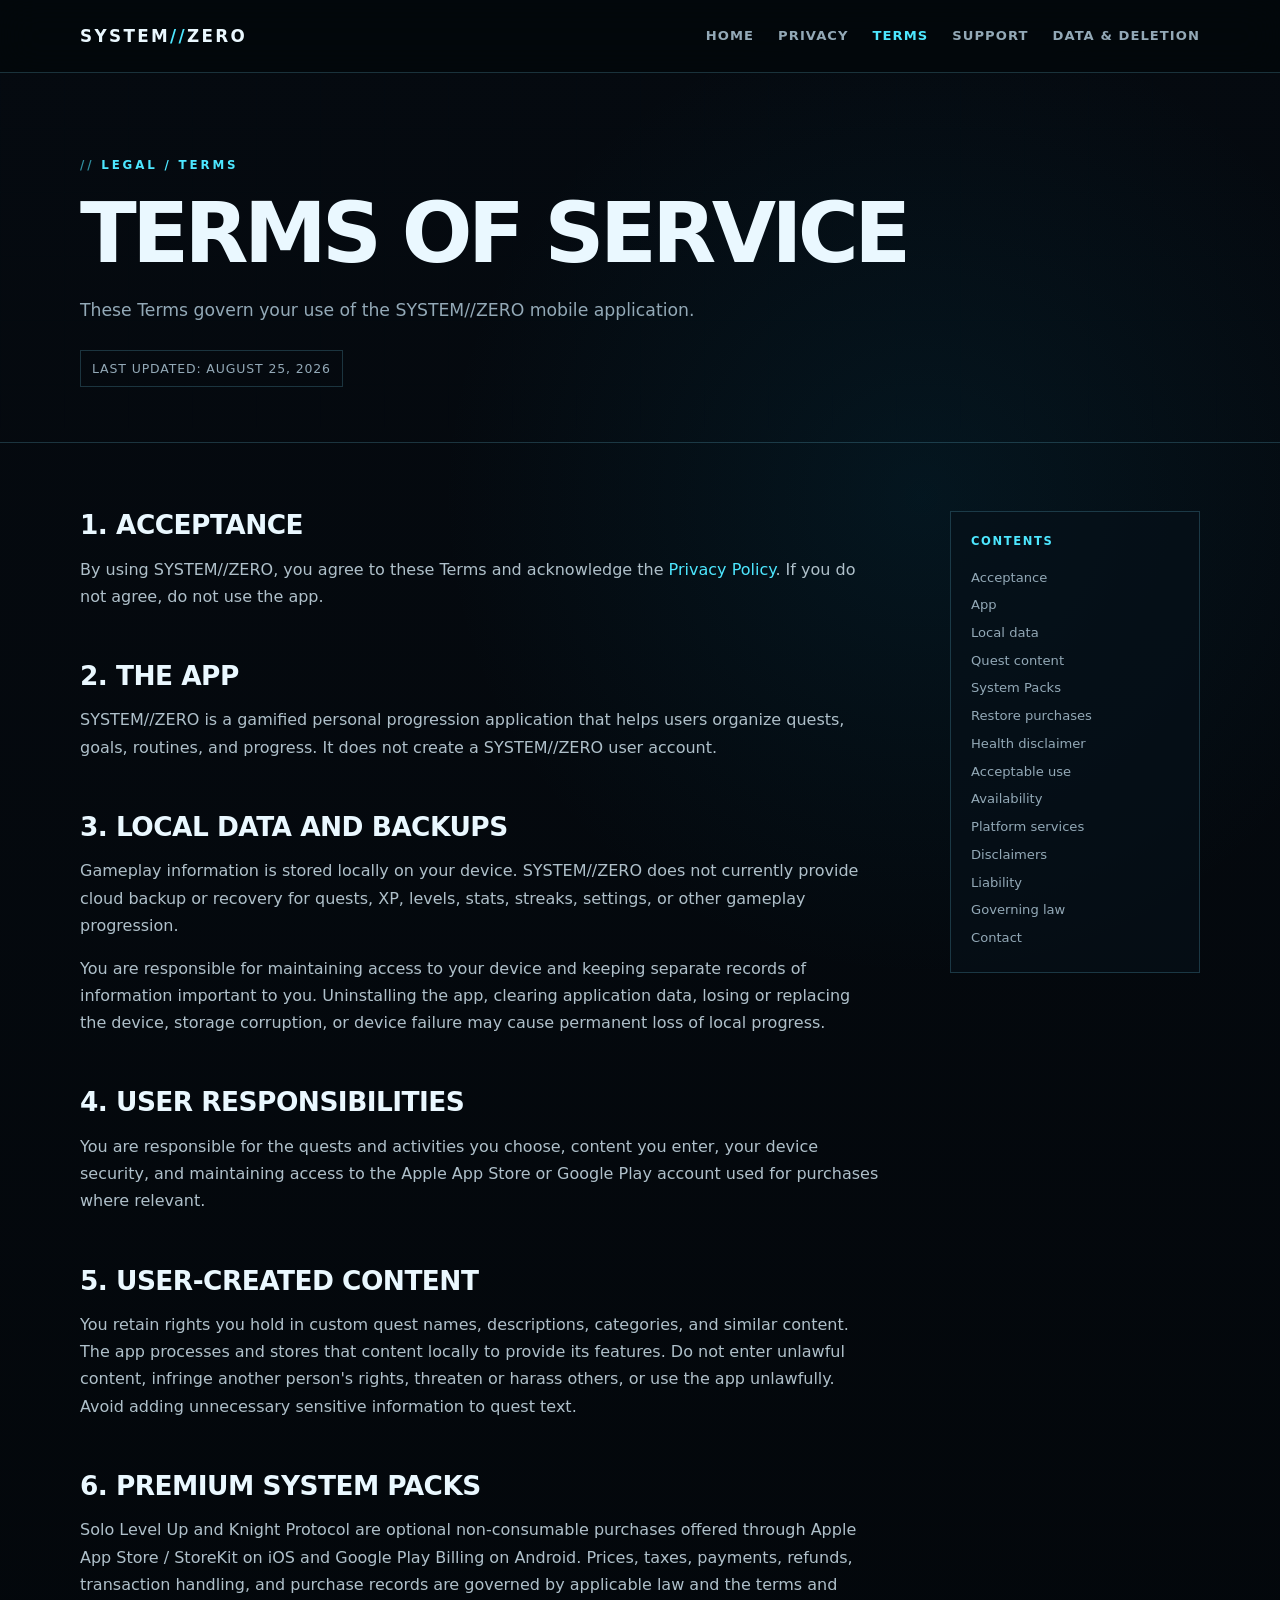
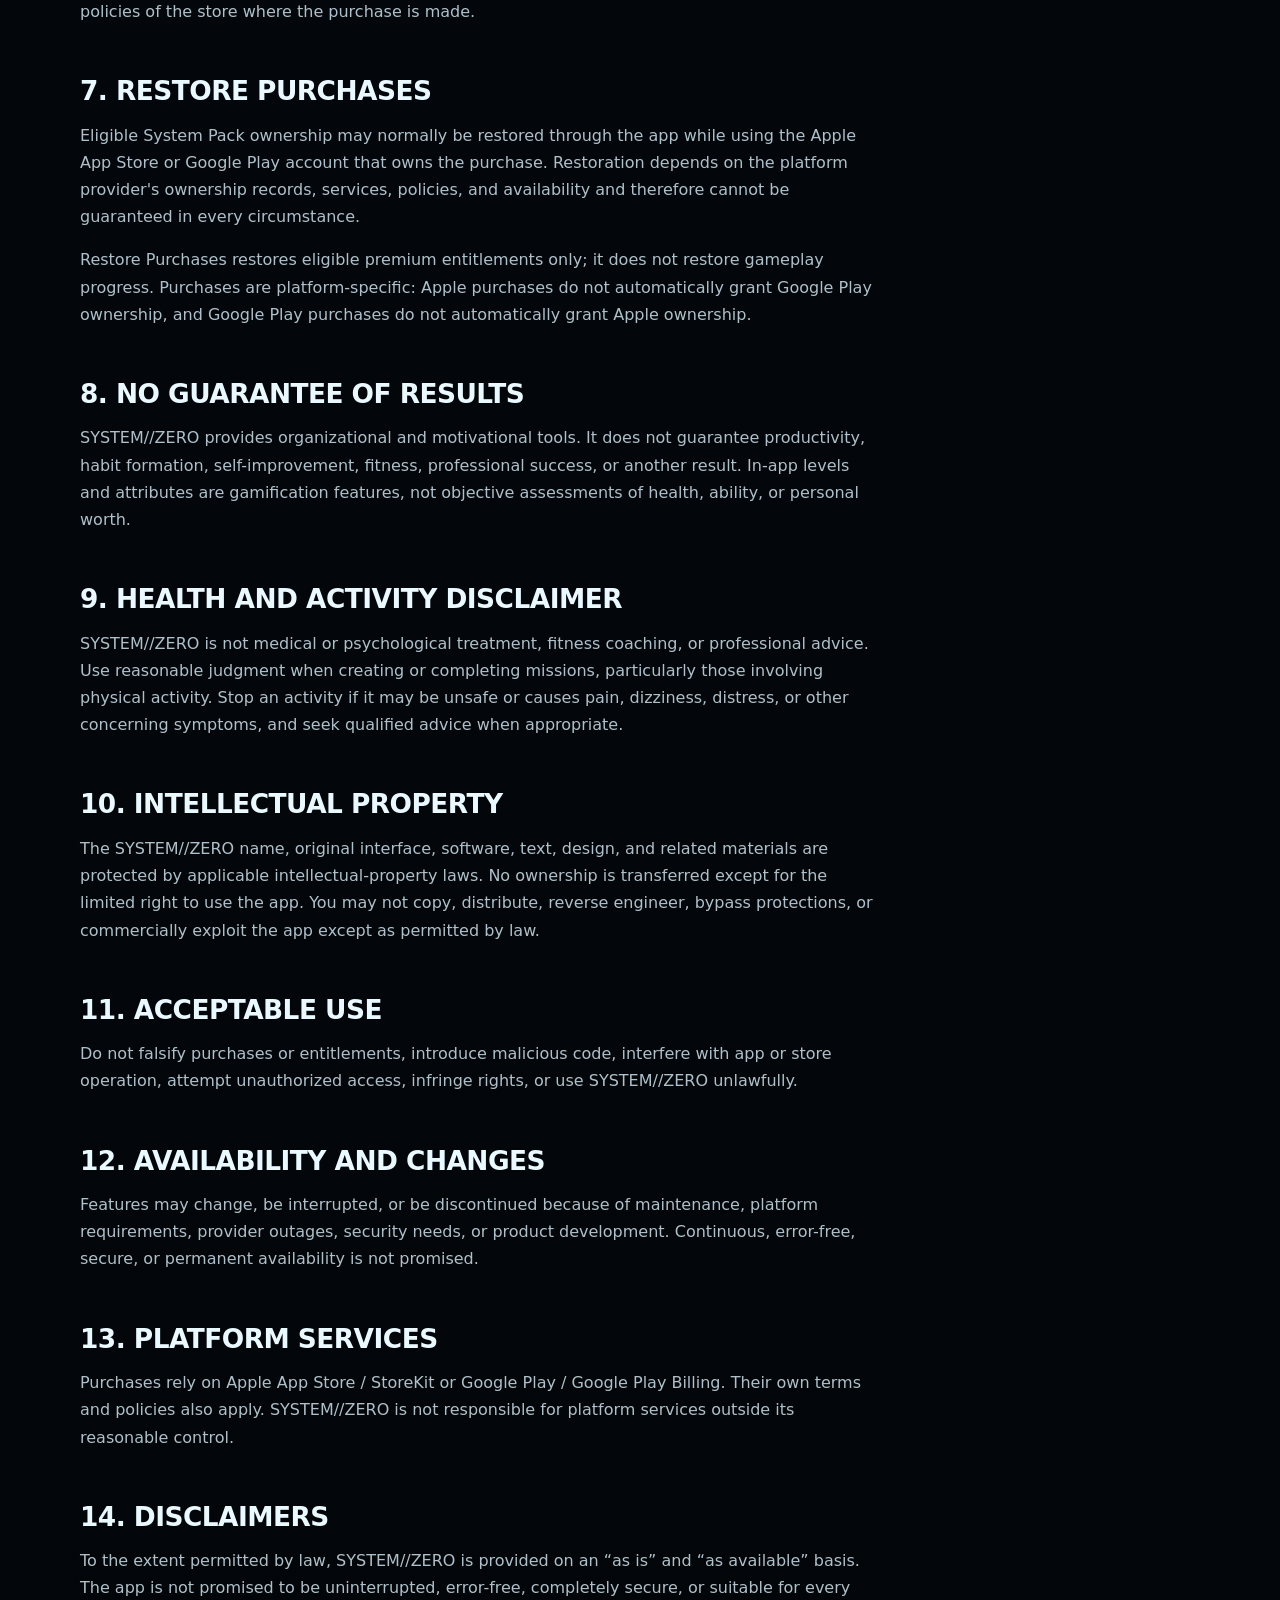
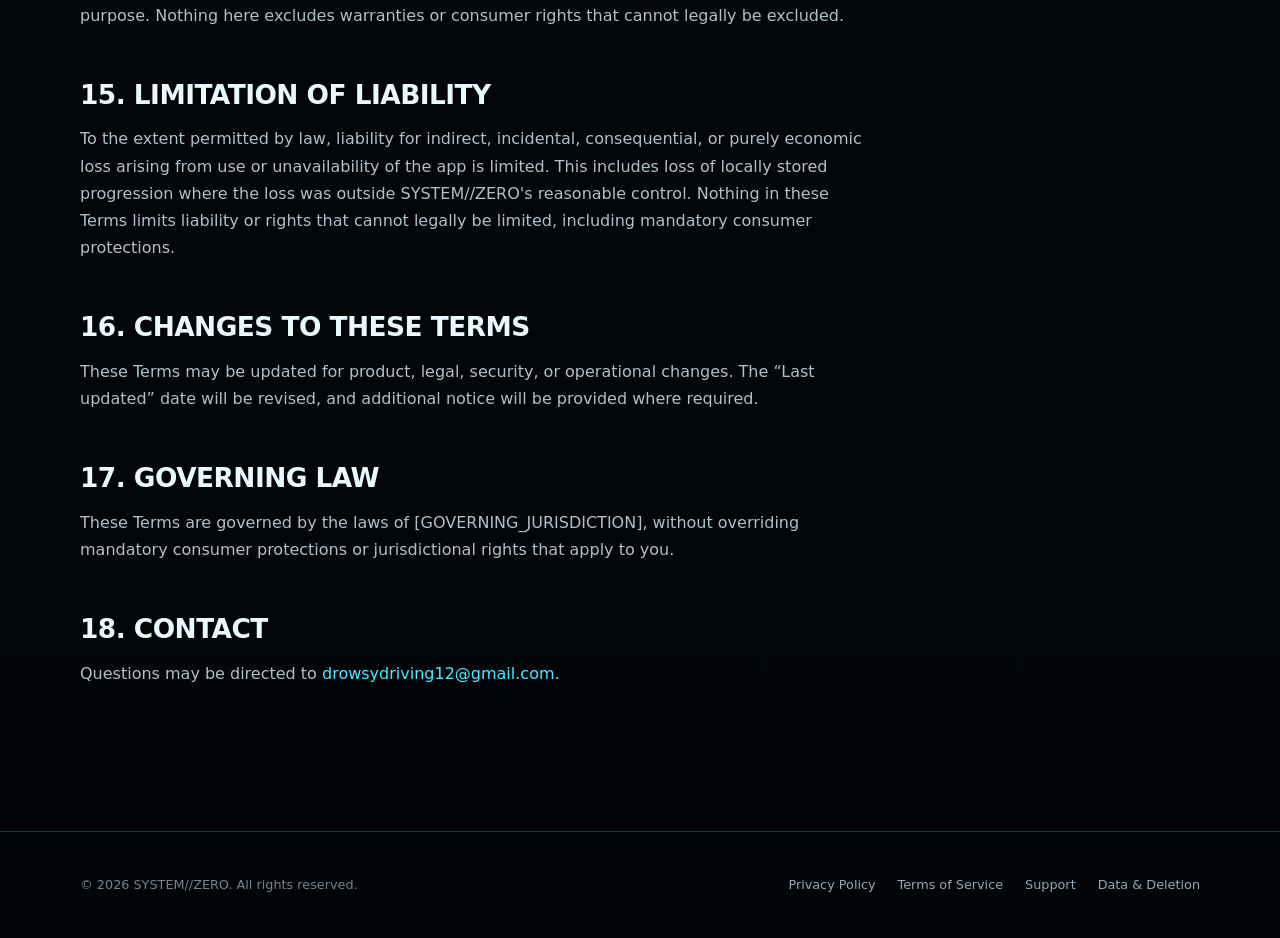
==== terms.html @ e7422454 "Initial SYSTEM ZERO website" ====
<!doctype html>
<html lang="en">
<head><meta charset="utf-8"><meta name="viewport" content="width=device-width, initial-scale=1"><meta name="description" content="Terms of Service for the SYSTEM//ZERO mobile application."><title>Terms of Service — SYSTEM//ZERO</title><link rel="stylesheet" href="css/style.css"></head>
<body>
  <header class="site-header"><nav class="nav wrap" aria-label="Primary navigation"><a class="brand" href="index.html">SYSTEM<span>//</span>ZERO</a><div class="nav-links"><a href="index.html">Home</a><a href="privacy.html">Privacy</a><a href="terms.html" aria-current="page">Terms</a><a href="support.html">Support</a><a href="delete-account.html">Data &amp; Deletion</a></div></nav></header>
  <main><header class="page-hero"><div class="wrap"><div class="eyebrow">Legal / Terms</div><h1>TERMS OF SERVICE</h1><p>These Terms govern your use of the SYSTEM//ZERO mobile application.</p><span class="last-updated">Last updated: August 25, 2026</span></div></header>
    <div class="document wrap"><article class="document-main">
      <section id="acceptance"><h2>1. ACCEPTANCE</h2><p>By using SYSTEM//ZERO, you agree to these Terms and acknowledge the <a href="privacy.html">Privacy Policy</a>. If you do not agree, do not use the app.</p></section>
      <section id="service"><h2>2. THE APP</h2><p>SYSTEM//ZERO is a gamified personal progression application that helps users organize quests, goals, routines, and progress. It does not create a SYSTEM//ZERO user account.</p></section>
      <section id="local-data"><h2>3. LOCAL DATA AND BACKUPS</h2><p>Gameplay information is stored locally on your device. SYSTEM//ZERO does not currently provide cloud backup or recovery for quests, XP, levels, stats, streaks, settings, or other gameplay progression.</p><p>You are responsible for maintaining access to your device and keeping separate records of information important to you. Uninstalling the app, clearing application data, losing or replacing the device, storage corruption, or device failure may cause permanent loss of local progress.</p></section>
      <section id="responsibilities"><h2>4. USER RESPONSIBILITIES</h2><p>You are responsible for the quests and activities you choose, content you enter, your device security, and maintaining access to the Apple App Store or Google Play account used for purchases where relevant.</p></section>
      <section id="content"><h2>5. USER-CREATED CONTENT</h2><p>You retain rights you hold in custom quest names, descriptions, categories, and similar content. The app processes and stores that content locally to provide its features. Do not enter unlawful content, infringe another person's rights, threaten or harass others, or use the app unlawfully. Avoid adding unnecessary sensitive information to quest text.</p></section>
      <section id="purchases"><h2>6. PREMIUM SYSTEM PACKS</h2><p>Solo Level Up and Knight Protocol are optional non-consumable purchases offered through Apple App Store / StoreKit on iOS and Google Play Billing on Android. Prices, taxes, payments, refunds, transaction handling, and purchase records are governed by applicable law and the terms and policies of the store where the purchase is made.</p></section>
      <section id="restoration"><h2>7. RESTORE PURCHASES</h2><p>Eligible System Pack ownership may normally be restored through the app while using the Apple App Store or Google Play account that owns the purchase. Restoration depends on the platform provider's ownership records, services, policies, and availability and therefore cannot be guaranteed in every circumstance.</p><p>Restore Purchases restores eligible premium entitlements only; it does not restore gameplay progress. Purchases are platform-specific: Apple purchases do not automatically grant Google Play ownership, and Google Play purchases do not automatically grant Apple ownership.</p></section>
      <section id="results"><h2>8. NO GUARANTEE OF RESULTS</h2><p>SYSTEM//ZERO provides organizational and motivational tools. It does not guarantee productivity, habit formation, self-improvement, fitness, professional success, or another result. In-app levels and attributes are gamification features, not objective assessments of health, ability, or personal worth.</p></section>
      <section id="health"><h2>9. HEALTH AND ACTIVITY DISCLAIMER</h2><p>SYSTEM//ZERO is not medical or psychological treatment, fitness coaching, or professional advice. Use reasonable judgment when creating or completing missions, particularly those involving physical activity. Stop an activity if it may be unsafe or causes pain, dizziness, distress, or other concerning symptoms, and seek qualified advice when appropriate.</p></section>
      <section id="ip"><h2>10. INTELLECTUAL PROPERTY</h2><p>The SYSTEM//ZERO name, original interface, software, text, design, and related materials are protected by applicable intellectual-property laws. No ownership is transferred except for the limited right to use the app. You may not copy, distribute, reverse engineer, bypass protections, or commercially exploit the app except as permitted by law.</p></section>
      <section id="acceptable-use"><h2>11. ACCEPTABLE USE</h2><p>Do not falsify purchases or entitlements, introduce malicious code, interfere with app or store operation, attempt unauthorized access, infringe rights, or use SYSTEM//ZERO unlawfully.</p></section>
      <section id="availability"><h2>12. AVAILABILITY AND CHANGES</h2><p>Features may change, be interrupted, or be discontinued because of maintenance, platform requirements, provider outages, security needs, or product development. Continuous, error-free, secure, or permanent availability is not promised.</p></section>
      <section id="providers"><h2>13. PLATFORM SERVICES</h2><p>Purchases rely on Apple App Store / StoreKit or Google Play / Google Play Billing. Their own terms and policies also apply. SYSTEM//ZERO is not responsible for platform services outside its reasonable control.</p></section>
      <section id="warranties"><h2>14. DISCLAIMERS</h2><p>To the extent permitted by law, SYSTEM//ZERO is provided on an “as is” and “as available” basis. The app is not promised to be uninterrupted, error-free, completely secure, or suitable for every purpose. Nothing here excludes warranties or consumer rights that cannot legally be excluded.</p></section>
      <section id="liability"><h2>15. LIMITATION OF LIABILITY</h2><p>To the extent permitted by law, liability for indirect, incidental, consequential, or purely economic loss arising from use or unavailability of the app is limited. This includes loss of locally stored progression where the loss was outside SYSTEM//ZERO's reasonable control. Nothing in these Terms limits liability or rights that cannot legally be limited, including mandatory consumer protections.</p></section>
      <section id="changes"><h2>16. CHANGES TO THESE TERMS</h2><p>These Terms may be updated for product, legal, security, or operational changes. The “Last updated” date will be revised, and additional notice will be provided where required.</p></section>
      <section id="law"><h2>17. GOVERNING LAW</h2><p>These Terms are governed by the laws of [GOVERNING_JURISDICTION], without overriding mandatory consumer protections or jurisdictional rights that apply to you.</p></section>
      <section id="contact"><h2>18. CONTACT</h2><p>Questions may be directed to <a href="mailto:drowsydriving12@gmail.com">drowsydriving12@gmail.com</a>.</p></section>
    </article>
    <aside class="document-nav" aria-label="Terms sections"><strong>Contents</strong><a href="#acceptance">Acceptance</a><a href="#service">App</a><a href="#local-data">Local data</a><a href="#content">Quest content</a><a href="#purchases">System Packs</a><a href="#restoration">Restore purchases</a><a href="#health">Health disclaimer</a><a href="#acceptable-use">Acceptable use</a><a href="#availability">Availability</a><a href="#providers">Platform services</a><a href="#warranties">Disclaimers</a><a href="#liability">Liability</a><a href="#law">Governing law</a><a href="#contact">Contact</a></aside>
    </div>
  </main>
  <footer class="site-footer"><div class="footer-row wrap"><div class="copyright">© 2026 SYSTEM//ZERO. All rights reserved.</div><div class="footer-links"><a href="privacy.html">Privacy Policy</a><a href="terms.html">Terms of Service</a><a href="support.html">Support</a><a href="delete-account.html">Data &amp; Deletion</a></div></div></footer>
</body></html>
---- css/style.css ----
:root {
  color-scheme: dark;
  --bg: #03070b;
  --surface: #071019;
  --surface-2: #0a1621;
  --text: #eaf8ff;
  --muted: #93a9b7;
  --cyan: #4de7ff;
  --cyan-soft: rgba(77, 231, 255, 0.12);
  --line: rgba(122, 222, 255, 0.2);
  --max: 1120px;
}

* { box-sizing: border-box; }
html { scroll-behavior: smooth; }
body {
  margin: 0;
  min-height: 100vh;
  background:
    radial-gradient(circle at 72% 12%, rgba(0, 108, 145, 0.13), transparent 30rem),
    linear-gradient(180deg, #050a10 0%, var(--bg) 44%, #020508 100%);
  color: var(--text);
  font: 400 16px/1.7 Inter, ui-sans-serif, system-ui, -apple-system, "Segoe UI", sans-serif;
}
body::before {
  content: "";
  position: fixed;
  inset: 0;
  z-index: -1;
  pointer-events: none;
  opacity: 0.26;
  background-image:
    linear-gradient(rgba(77, 231, 255, 0.035) 1px, transparent 1px),
    linear-gradient(90deg, rgba(77, 231, 255, 0.035) 1px, transparent 1px);
  background-size: 64px 64px;
  mask-image: linear-gradient(to bottom, black, transparent 78%);
}
a { color: var(--cyan); text-decoration: none; }
a:hover { color: #b8f6ff; }
.wrap { width: min(calc(100% - 40px), var(--max)); margin-inline: auto; }
.site-header {
  position: sticky;
  top: 0;
  z-index: 10;
  background: rgba(3, 7, 11, 0.88);
  border-bottom: 1px solid var(--line);
  backdrop-filter: blur(18px);
}
.nav { min-height: 72px; display: flex; align-items: center; justify-content: space-between; gap: 28px; }
.brand {
  color: var(--text);
  font: 700 1.05rem/1 "Arial Narrow", Inter, ui-sans-serif, system-ui, sans-serif;
  letter-spacing: 0.14em;
  white-space: nowrap;
}
.brand span { color: var(--cyan); }
.nav-links { display: flex; flex-wrap: wrap; justify-content: flex-end; gap: 8px 24px; }
.nav-links a { color: var(--muted); font-size: 0.82rem; font-weight: 600; letter-spacing: 0.08em; text-transform: uppercase; }
.nav-links a:hover, .nav-links a[aria-current="page"] { color: var(--cyan); }
.hero { padding: clamp(92px, 14vw, 170px) 0 clamp(78px, 10vw, 125px); }
.eyebrow, .section-id {
  color: var(--cyan);
  font: 600 0.74rem/1.4 "Arial Narrow", Inter, ui-sans-serif, system-ui, sans-serif;
  letter-spacing: 0.24em;
  text-transform: uppercase;
}
.eyebrow::before, .section-id::before { content: "// "; opacity: 0.6; }
h1, h2, h3 { font-family: "Arial Narrow", Inter, ui-sans-serif, system-ui, sans-serif; line-height: 1.08; }
h1 { max-width: 900px; margin: 22px 0; font-size: clamp(3rem, 9vw, 7.7rem); letter-spacing: -0.055em; }
h1 .accent { color: var(--cyan); text-shadow: 0 0 34px rgba(77, 231, 255, 0.18); }
.hero-copy { max-width: 680px; color: #b2c5d0; font-size: clamp(1.05rem, 2vw, 1.28rem); }
.hero-actions { display: flex; flex-wrap: wrap; gap: 14px; margin-top: 36px; }
.button {
  display: inline-flex;
  align-items: center;
  justify-content: center;
  min-height: 48px;
  padding: 0 22px;
  border: 1px solid var(--cyan);
  background: var(--cyan);
  color: #001014;
  font-size: 0.78rem;
  font-weight: 700;
  letter-spacing: 0.1em;
  text-transform: uppercase;
  box-shadow: 0 0 26px rgba(77, 231, 255, 0.13);
}
.button:hover { background: #b8f6ff; color: #001014; }
.button.secondary { background: transparent; color: var(--cyan); border-color: var(--line); box-shadow: none; }
.section { padding: 78px 0; border-top: 1px solid var(--line); }
.section-heading { max-width: 660px; margin-bottom: 42px; }
.section-heading h2 { margin: 12px 0; font-size: clamp(2rem, 4vw, 3.4rem); letter-spacing: -0.035em; }
.section-heading p { color: var(--muted); }
.feature-grid { display: grid; grid-template-columns: repeat(2, 1fr); gap: 18px; }
.card {
  position: relative;
  min-height: 225px;
  padding: 30px;
  overflow: hidden;
  background: linear-gradient(145deg, rgba(10, 22, 33, 0.92), rgba(5, 12, 18, 0.9));
  border: 1px solid var(--line);
}
.card::after { content: ""; position: absolute; right: -38px; bottom: -55px; width: 130px; height: 130px; border: 1px solid rgba(77, 231, 255, 0.13); transform: rotate(45deg); }
.card-number { color: var(--cyan); font: 600 0.72rem/1 "Arial Narrow", Inter, ui-sans-serif, system-ui, sans-serif; letter-spacing: 0.18em; }
.card h3 { margin: 46px 0 12px; font-size: 1.35rem; letter-spacing: 0.04em; }
.card p { max-width: 430px; margin: 0; color: var(--muted); }
.page-hero { padding: 84px 0 55px; border-bottom: 1px solid var(--line); }
.page-hero h1 { max-width: 880px; margin: 15px 0 18px; font-size: clamp(2.6rem, 7vw, 5.2rem); }
.page-hero p { max-width: 730px; margin: 0; color: var(--muted); font-size: 1.08rem; }
.last-updated { display: inline-block; margin-top: 24px; padding: 7px 11px; border: 1px solid var(--line); color: var(--muted); font-size: 0.78rem; letter-spacing: 0.07em; text-transform: uppercase; }
.document { display: grid; grid-template-columns: minmax(0, 1fr) 250px; gap: 70px; padding: 68px 0 92px; }
.document-main { min-width: 0; }
.document-main section { scroll-margin-top: 100px; margin-bottom: 52px; }
.document-main h2 { margin: 0 0 15px; font-size: 1.65rem; letter-spacing: -0.02em; }
.document-main h3 { margin: 28px 0 8px; font-size: 1.05rem; }
.document-main p, .document-main li { color: #afc0ca; }
.document-main ul, .document-main ol { padding-left: 1.25rem; }
.document-main strong { color: var(--text); }
.document-nav { align-self: start; position: sticky; top: 105px; padding: 20px; border: 1px solid var(--line); background: rgba(7, 16, 25, 0.7); }
.document-nav strong { display: block; margin-bottom: 12px; color: var(--cyan); font-size: 0.72rem; letter-spacing: 0.14em; text-transform: uppercase; }
.document-nav a { display: block; padding: 5px 0; color: var(--muted); font-size: 0.82rem; line-height: 1.35; }
.document-nav a:hover { color: var(--cyan); }
.notice { margin: 30px 0; padding: 22px; border-left: 2px solid var(--cyan); background: var(--cyan-soft); color: #c7dce5; }
.support-grid { display: grid; grid-template-columns: repeat(2, 1fr); gap: 18px; }
.support-card { padding: 28px; border: 1px solid var(--line); background: rgba(7, 16, 25, 0.72); }
.support-card h2 { margin-top: 0; font-size: 1.25rem; }
.support-card ul { margin-bottom: 0; color: var(--muted); }
.contact-panel { margin-top: 42px; padding: clamp(28px, 5vw, 50px); border: 1px solid var(--cyan); background: linear-gradient(135deg, rgba(77, 231, 255, 0.09), rgba(7, 16, 25, 0.7)); }
.steps { padding: 0; list-style: none; counter-reset: steps; }
.steps li { position: relative; padding: 18px 18px 18px 62px; border-top: 1px solid var(--line); counter-increment: steps; }
.steps li::before { content: counter(steps, decimal-leading-zero); position: absolute; left: 12px; color: var(--cyan); font: 600 0.8rem/1.7 "Arial Narrow", Inter, ui-sans-serif, system-ui, sans-serif; }
.site-footer { padding: 42px 0; border-top: 1px solid var(--line); background: #020508; }
.footer-row { display: flex; justify-content: space-between; gap: 28px; align-items: center; }
.copyright { color: #708591; font-size: 0.8rem; }
.footer-links { display: flex; flex-wrap: wrap; gap: 12px 22px; }
.footer-links a { color: var(--muted); font-size: 0.8rem; }
.footer-links a:hover { color: var(--cyan); }
:focus-visible { outline: 2px solid var(--cyan); outline-offset: 4px; }

@media (max-width: 800px) {
  .nav { padding: 18px 0; align-items: flex-start; flex-direction: column; }
  .nav-links { justify-content: flex-start; gap: 8px 16px; }
  .document { grid-template-columns: 1fr; gap: 25px; }
  .document-nav { position: static; order: -1; columns: 2; }
  .document-nav strong { column-span: all; }
  .feature-grid, .support-grid { grid-template-columns: 1fr; }
  .footer-row { align-items: flex-start; flex-direction: column; }
}

@media (max-width: 480px) {
  .wrap { width: min(calc(100% - 28px), var(--max)); }
  .hero { padding-top: 72px; }
  .card { min-height: 205px; padding: 24px; }
  .document-nav { columns: 1; }
  .button { width: 100%; }
}

@media (prefers-reduced-motion: reduce) { html { scroll-behavior: auto; } }
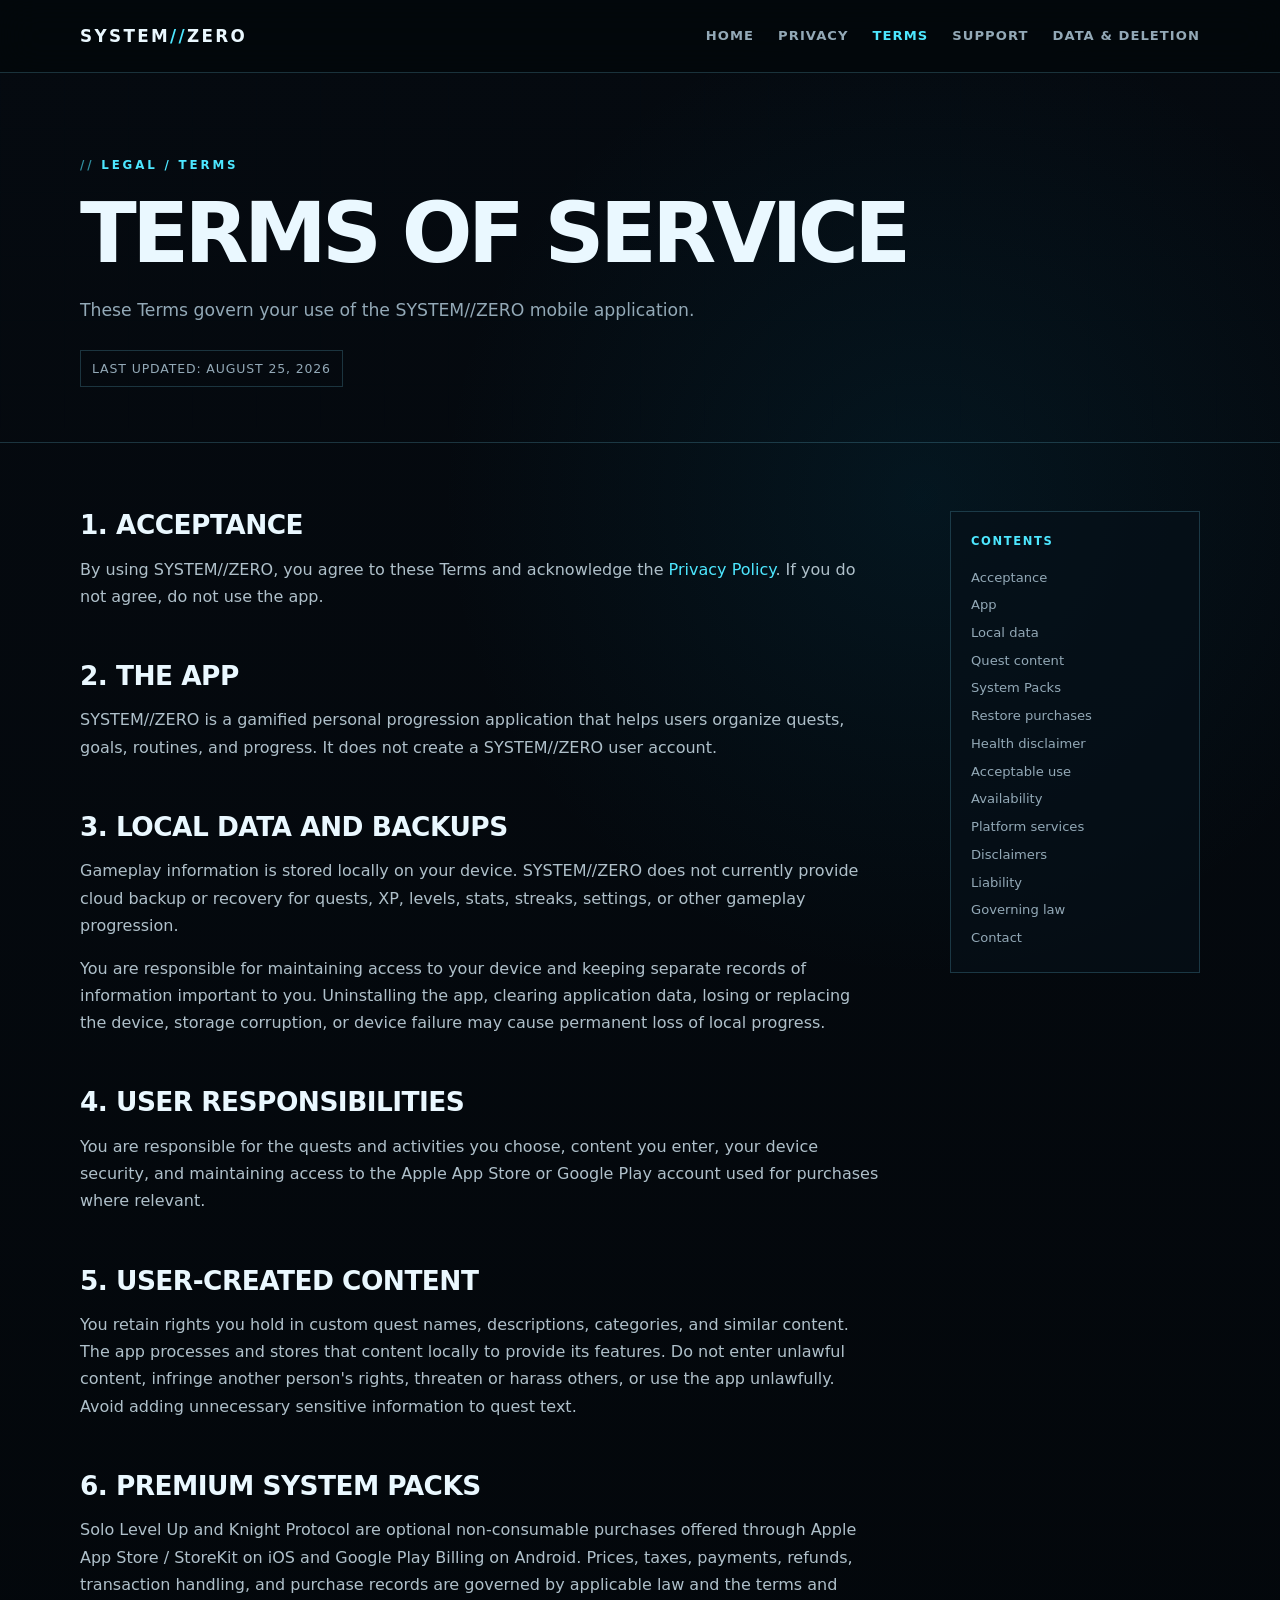
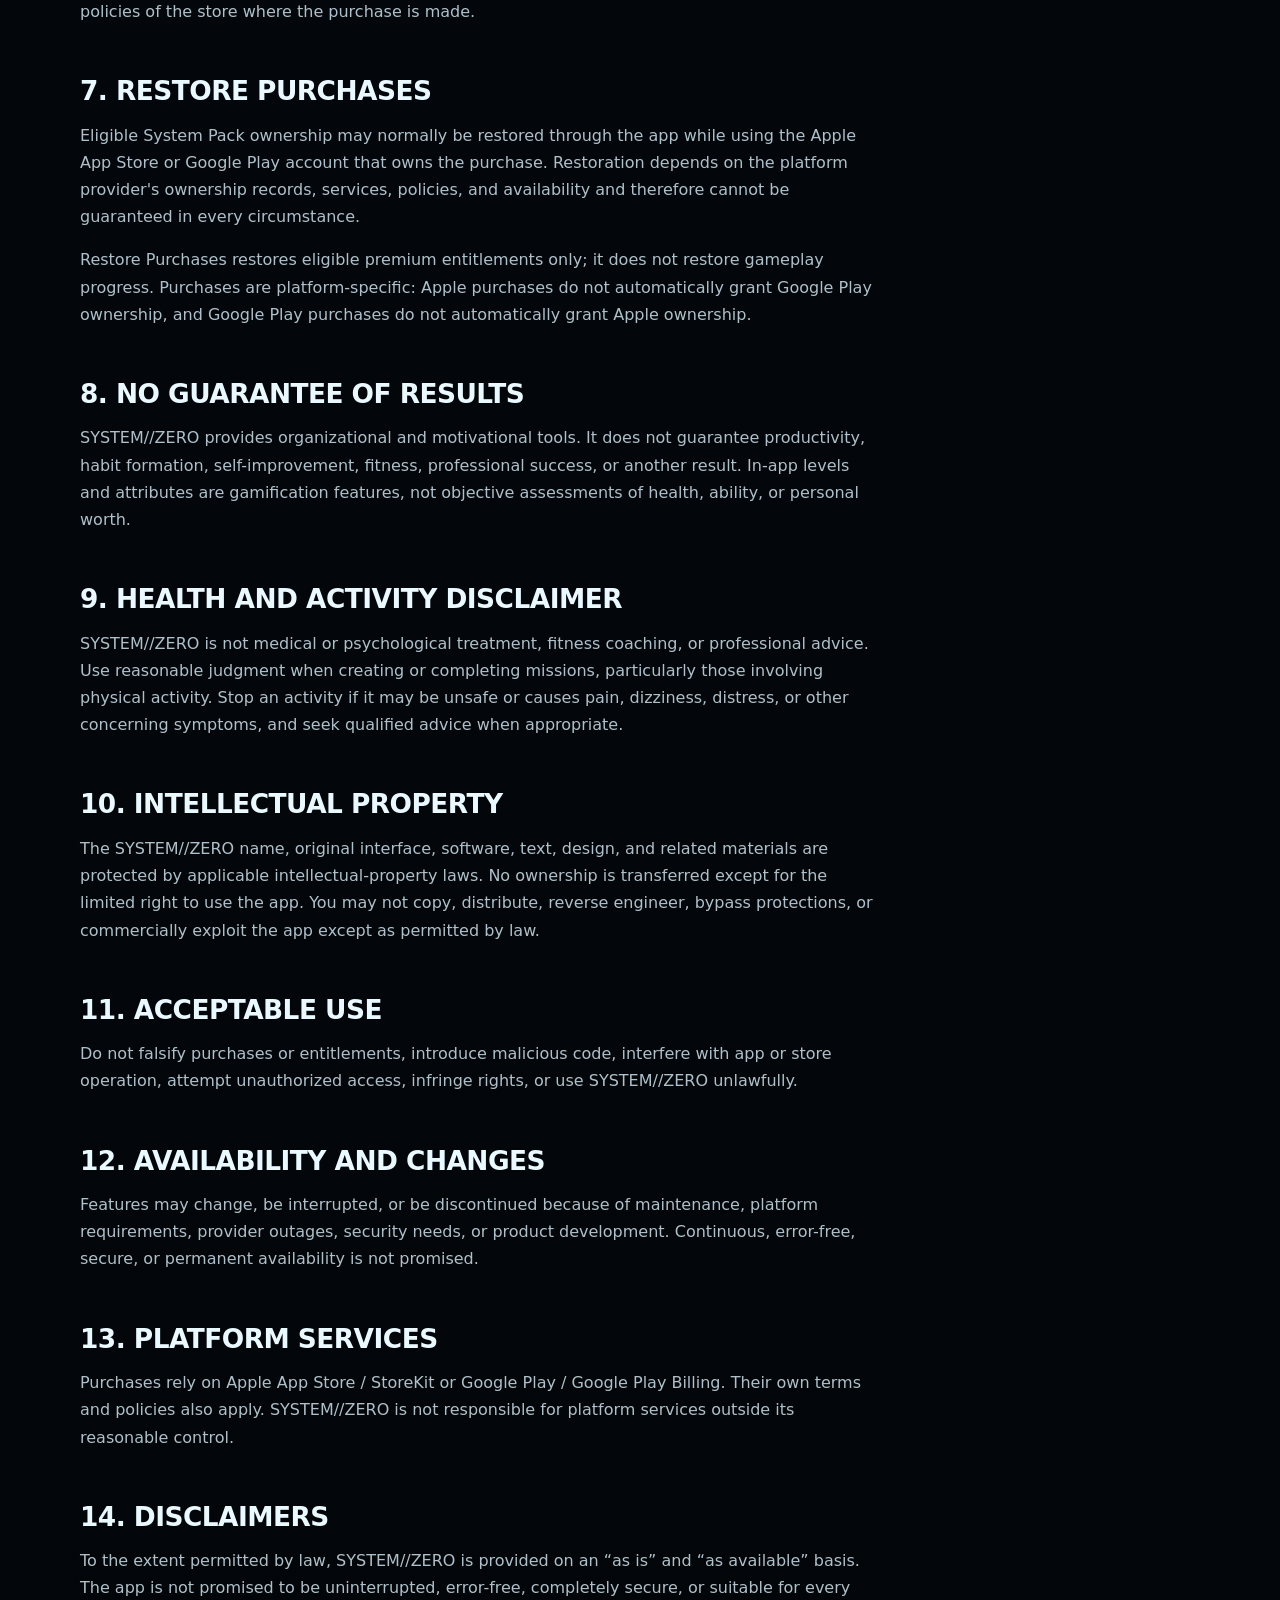
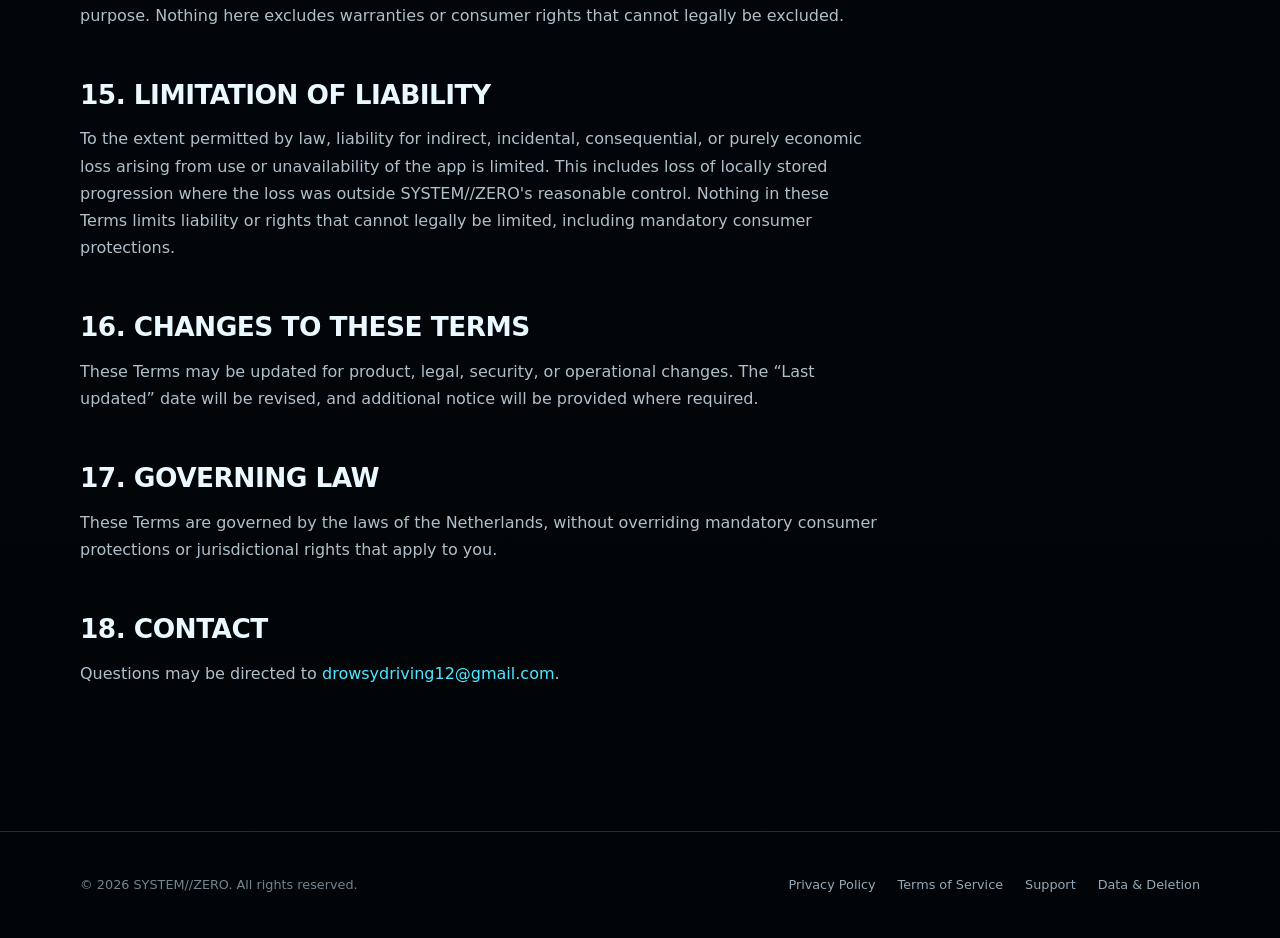
==== commit ab0354b0: "Finalize legal terms" ====
--- a/terms.html
+++ b/terms.html
@@ -21,7 +21,7 @@
       <section id="warranties"><h2>14. DISCLAIMERS</h2><p>To the extent permitted by law, SYSTEM//ZERO is provided on an “as is” and “as available” basis. The app is not promised to be uninterrupted, error-free, completely secure, or suitable for every purpose. Nothing here excludes warranties or consumer rights that cannot legally be excluded.</p></section>
       <section id="liability"><h2>15. LIMITATION OF LIABILITY</h2><p>To the extent permitted by law, liability for indirect, incidental, consequential, or purely economic loss arising from use or unavailability of the app is limited. This includes loss of locally stored progression where the loss was outside SYSTEM//ZERO's reasonable control. Nothing in these Terms limits liability or rights that cannot legally be limited, including mandatory consumer protections.</p></section>
       <section id="changes"><h2>16. CHANGES TO THESE TERMS</h2><p>These Terms may be updated for product, legal, security, or operational changes. The “Last updated” date will be revised, and additional notice will be provided where required.</p></section>
-      <section id="law"><h2>17. GOVERNING LAW</h2><p>These Terms are governed by the laws of [GOVERNING_JURISDICTION], without overriding mandatory consumer protections or jurisdictional rights that apply to you.</p></section>
+      <section id="law"><h2>17. GOVERNING LAW</h2><p>These Terms are governed by the laws of the Netherlands, without overriding mandatory consumer protections or jurisdictional rights that apply to you.</p></section>
       <section id="contact"><h2>18. CONTACT</h2><p>Questions may be directed to <a href="mailto:drowsydriving12@gmail.com">drowsydriving12@gmail.com</a>.</p></section>
     </article>
     <aside class="document-nav" aria-label="Terms sections"><strong>Contents</strong><a href="#acceptance">Acceptance</a><a href="#service">App</a><a href="#local-data">Local data</a><a href="#content">Quest content</a><a href="#purchases">System Packs</a><a href="#restoration">Restore purchases</a><a href="#health">Health disclaimer</a><a href="#acceptable-use">Acceptable use</a><a href="#availability">Availability</a><a href="#providers">Platform services</a><a href="#warranties">Disclaimers</a><a href="#liability">Liability</a><a href="#law">Governing law</a><a href="#contact">Contact</a></aside>
